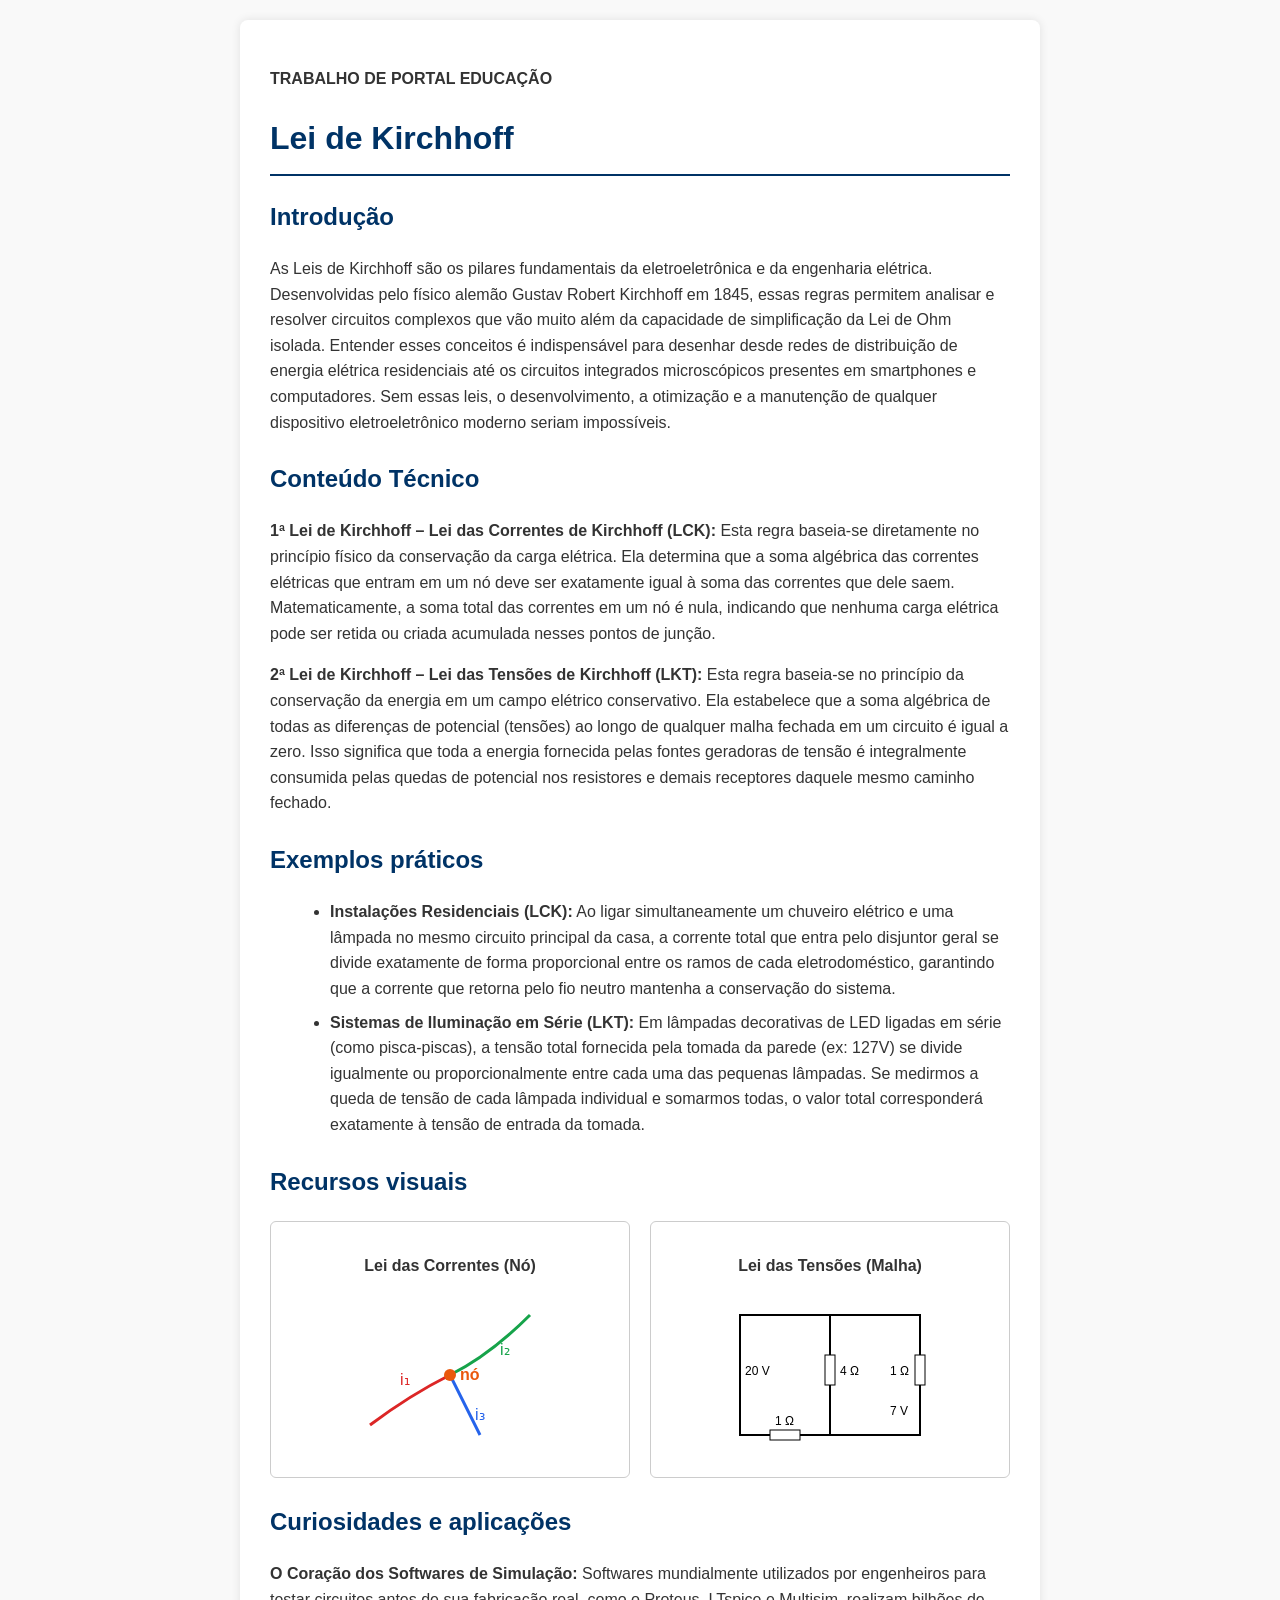
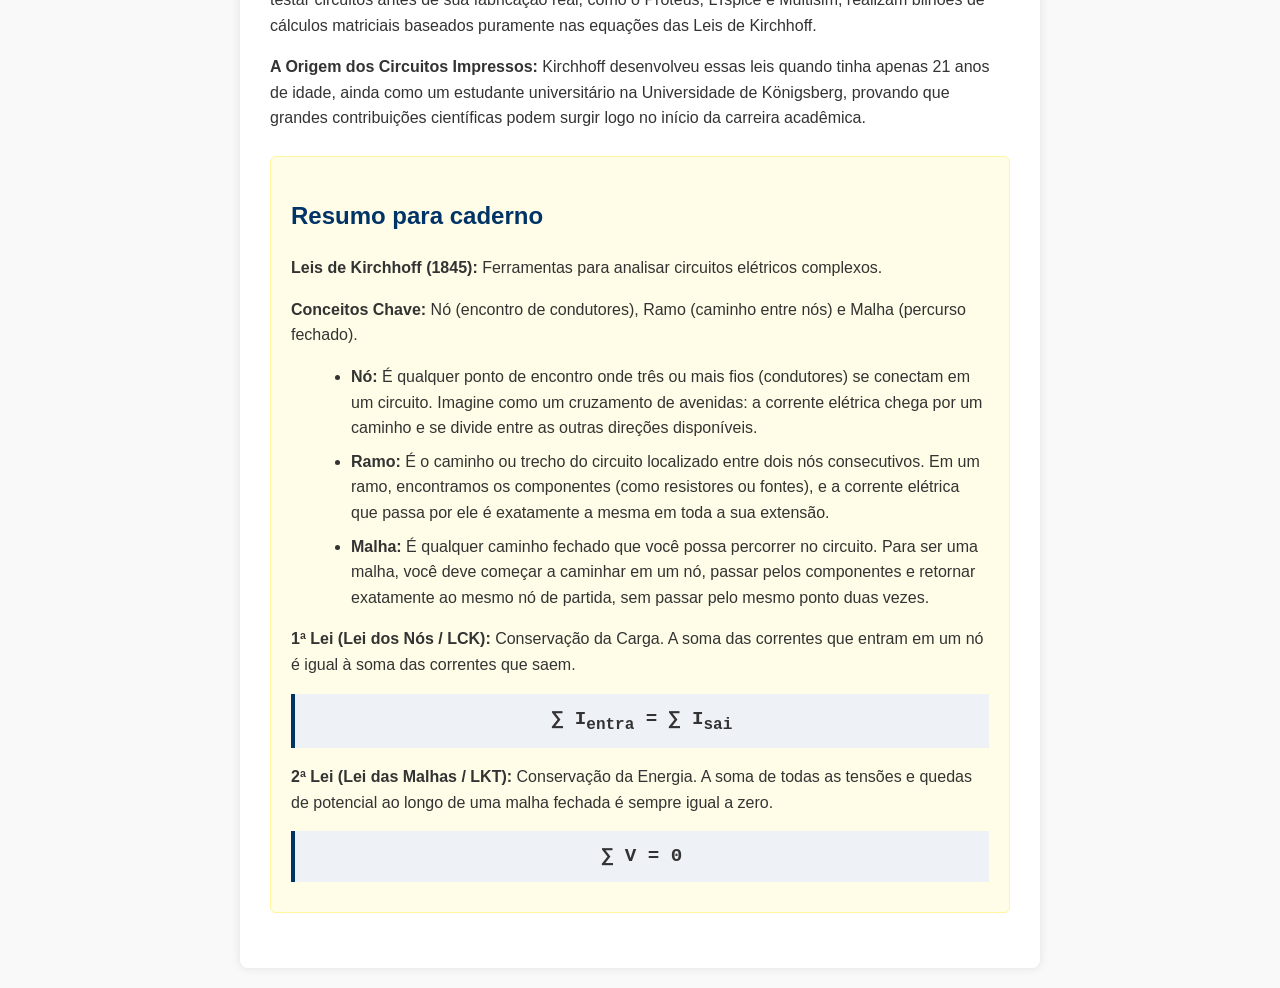
==== modulos/teste.html @ 037c1d68 "modulos pasta" ====
<!DOCTYPE html>
<html lang="pt-BR">
<head>
    <meta charset="UTF-8">
    <meta name="viewport" content="width=device-width, initial-scale=1.0">
    <title>Trabalho de Portal Educação - Lei de Kirchhoff</title>
    <style>
        body {
            font-family: Arial, sans-serif;
            line-height: 1.6;
            color: #333;
            max-width: 800px;
            margin: 0 auto;
            padding: 20px;
            background-color: #f9f9f9;
        }
        .container {
            background-color: #fff;
            padding: 30px;
            border-radius: 8px;
            box-shadow: 0 0 10px rgba(0,0,0,0.1);
        }
        h1, h2, h3 {
            color: #003366;
        }
        h1 {
            border-bottom: 2px solid #003366;
            padding-bottom: 10px;
        }
        .section {
            margin-bottom: 25px;
        }
        .formula {
            background-color: #eef2f7;
            padding: 10px 15px;
            border-left: 4px solid #003366;
            font-family: 'Courier New', Courier, monospace;
            font-weight: bold;
            margin: 10px 0;
            text-align: center;
            font-size: 1.2rem;
        }
        .visual-container {
            display: flex;
            gap: 20px;
            justify-content: center;
            flex-wrap: wrap;
            margin: 20px 0;
        }
        .visual-box {
            border: 1px solid #ccc;
            border-radius: 6px;
            padding: 15px;
            background-color: #fff;
            text-align: center;
            flex: 1 1 250px;
        }
        ul {
            margin-left: 20px;
        }
        li {
            margin-bottom: 8px;
        }
        .resumo-box {
            background-color: #fffde7;
            border: 1px solid #fff59d;
            padding: 20px;
            border-radius: 6px;
        }
    </style>
</head>
<body>

<div class="container">
    <header>
        <p><strong>TRABALHO DE PORTAL EDUCAÇÃO</strong></p>
        <h1>Lei de Kirchhoff</h1>
    </header>

    <section class="section">
        <h2>Introdução</h2>
        <p>As Leis de Kirchhoff são os pilares fundamentais da eletroeletrônica e da engenharia elétrica. Desenvolvidas pelo físico alemão Gustav Robert Kirchhoff em 1845, essas regras permitem analisar e resolver circuitos complexos que vão muito além da capacidade de simplificação da Lei de Ohm isolada. Entender esses conceitos é indispensável para desenhar desde redes de distribuição de energia elétrica residenciais até os circuitos integrados microscópicos presentes em smartphones e computadores. Sem essas leis, o desenvolvimento, a otimização e a manutenção de qualquer dispositivo eletroeletrônico moderno seriam impossíveis.</p>
    </section>

    <section class="section">
        <h2>Conteúdo Técnico</h2>
        <p><strong>1ª Lei de Kirchhoff – Lei das Correntes de Kirchhoff (LCK):</strong> Esta regra baseia-se diretamente no princípio físico da conservação da carga elétrica. Ela determina que a soma algébrica das correntes elétricas que entram em um nó deve ser exatamente igual à soma das correntes que dele saem. Matematicamente, a soma total das correntes em um nó é nula, indicando que nenhuma carga elétrica pode ser retida ou criada acumulada nesses pontos de junção.</p>
        
        <p><strong>2ª Lei de Kirchhoff – Lei das Tensões de Kirchhoff (LKT):</strong> Esta regra baseia-se no princípio da conservação da energia em um campo elétrico conservativo. Ela estabelece que a soma algébrica de todas as diferenças de potencial (tensões) ao longo de qualquer malha fechada em um circuito é igual a zero. Isso significa que toda a energia fornecida pelas fontes geradoras de tensão é integralmente consumida pelas quedas de potencial nos resistores e demais receptores daquele mesmo caminho fechado.</p>
    </section>

    <section class="section">
        <h2>Exemplos práticos</h2>
        <ul>
            <li><strong>Instalações Residenciais (LCK):</strong> Ao ligar simultaneamente um chuveiro elétrico e uma lâmpada no mesmo circuito principal da casa, a corrente total que entra pelo disjuntor geral se divide exatamente de forma proporcional entre os ramos de cada eletrodoméstico, garantindo que a corrente que retorna pelo fio neutro mantenha a conservação do sistema.</li>
            <li><strong>Sistemas de Iluminação em Série (LKT):</strong> Em lâmpadas decorativas de LED ligadas em série (como pisca-piscas), a tensão total fornecida pela tomada da parede (ex: 127V) se divide igualmente ou proporcionalmente entre cada uma das pequenas lâmpadas. Se medirmos a queda de tensão de cada lâmpada individual e somarmos todas, o valor total corresponderá exatamente à tensão de entrada da tomada.</li>
        </ul>
    </section>

    <section class="section">
        <h2>Recursos visuais</h2>
        <div class="visual-container">
            <div class="visual-box">
                <p><strong>Lei das Correntes (Nó)</strong></p>
                <svg width="200" height="160" viewBox="0 0 200 160">
                    <path d="M 20 130 Q 60 100 100 80" stroke="#dc2626" stroke-width="3" fill="none"/>
                    <path d="M 100 80 Q 140 60 180 20" stroke="#16a34a" stroke-width="3" fill="none"/>
                    <path d="M 130 140 Q 115 110 100 80" stroke="#2563eb" stroke-width="3" fill="none"/>
                    <circle cx="100" cy="80" r="6" fill="#ea580c"/>
                    <text x="110" y="85" fill="#ea580c" font-weight="bold">nó</text>
                    <text x="50" y="90" fill="#dc2626">i₁</text>
                    <text x="150" y="60" fill="#16a34a">i₂</text>
                    <text x="125" y="125" fill="#2563eb">i₃</text>
                </svg>
            </div>
            <div class="visual-box">
                <p><strong>Lei das Tensões (Malha)</strong></p>
                <svg width="220" height="160" viewBox="0 0 220 160">
                    <rect x="20" y="20" width="180" height="120" fill="none" stroke="#000" stroke-width="2"/>
                    <line x1="110" y1="20" x2="110" y2="140" stroke="#000" stroke-width="2"/>
                    <text x="25" y="80" font-size="12">20 V</text>
                    <rect x="105" y="60" width="10" height="30" fill="#fff" stroke="#000"/>
                    <text x="120" y="80" font-size="12">4 Ω</text>
                    <rect x="195" y="60" width="10" height="30" fill="#fff" stroke="#000"/>
                    <text x="170" y="80" font-size="12">1 Ω</text>
                    <rect x="50" y="135" width="30" height="10" fill="#fff" stroke="#000"/>
                    <text x="55" y="130" font-size="12">1 Ω</text>
                    <text x="170" y="120" font-size="12">7 V</text>
                </svg>
            </div>
        </div>
    </section>

    <section class="section">
        <h2>Curiosidades e aplicações</h2>
        <p><strong>O Coração dos Softwares de Simulação:</strong> Softwares mundialmente utilizados por engenheiros para testar circuitos antes de sua fabricação real, como o Proteus, LTspice e Multisim, realizam bilhões de cálculos matriciais baseados puramente nas equações das Leis de Kirchhoff.</p>
        <p><strong>A Origem dos Circuitos Impressos:</strong> Kirchhoff desenvolveu essas leis quando tinha apenas 21 anos de idade, ainda como um estudante universitário na Universidade de Königsberg, provando que grandes contribuições científicas podem surgir logo no início da carreira acadêmica.</p>
    </section>

    <section class="section resumo-box">
        <h2>Resumo para caderno</h2>
        <p><strong>Leis de Kirchhoff (1845):</strong> Ferramentas para analisar circuitos elétricos complexos.</p>
        <p><strong>Conceitos Chave:</strong> Nó (encontro de condutores), Ramo (caminho entre nós) e Malha (percurso fechado).</p>
        <ul>
            <li><strong>Nó:</strong> É qualquer ponto de encontro onde três ou mais fios (condutores) se conectam em um circuito. Imagine como um cruzamento de avenidas: a corrente elétrica chega por um caminho e se divide entre as outras direções disponíveis.</li>
            <li><strong>Ramo:</strong> É o caminho ou trecho do circuito localizado entre dois nós consecutivos. Em um ramo, encontramos os componentes (como resistores ou fontes), e a corrente elétrica que passa por ele é exatamente a mesma em toda a sua extensão.</li>
            <li><strong>Malha:</strong> É qualquer caminho fechado que você possa percorrer no circuito. Para ser uma malha, você deve começar a caminhar em um nó, passar pelos componentes e retornar exatamente ao mesmo nó de partida, sem passar pelo mesmo ponto duas vezes.</li>
        </ul>
        
        <p><strong>1ª Lei (Lei dos Nós / LCK):</strong> Conservação da Carga. A soma das correntes que entram em um nó é igual à soma das correntes que saem.</p>
        <div class="formula">∑ I<sub>entra</sub> = ∑ I<sub>sai</sub></div>

        <p><strong>2ª Lei (Lei das Malhas / LKT):</strong> Conservação da Energia. A soma de todas as tensões e quedas de potencial ao longo de uma malha fechada é sempre igual a zero.</p>
        <div class="formula">∑ V = 0</div>
    </section>
</div>

</body>
</html>
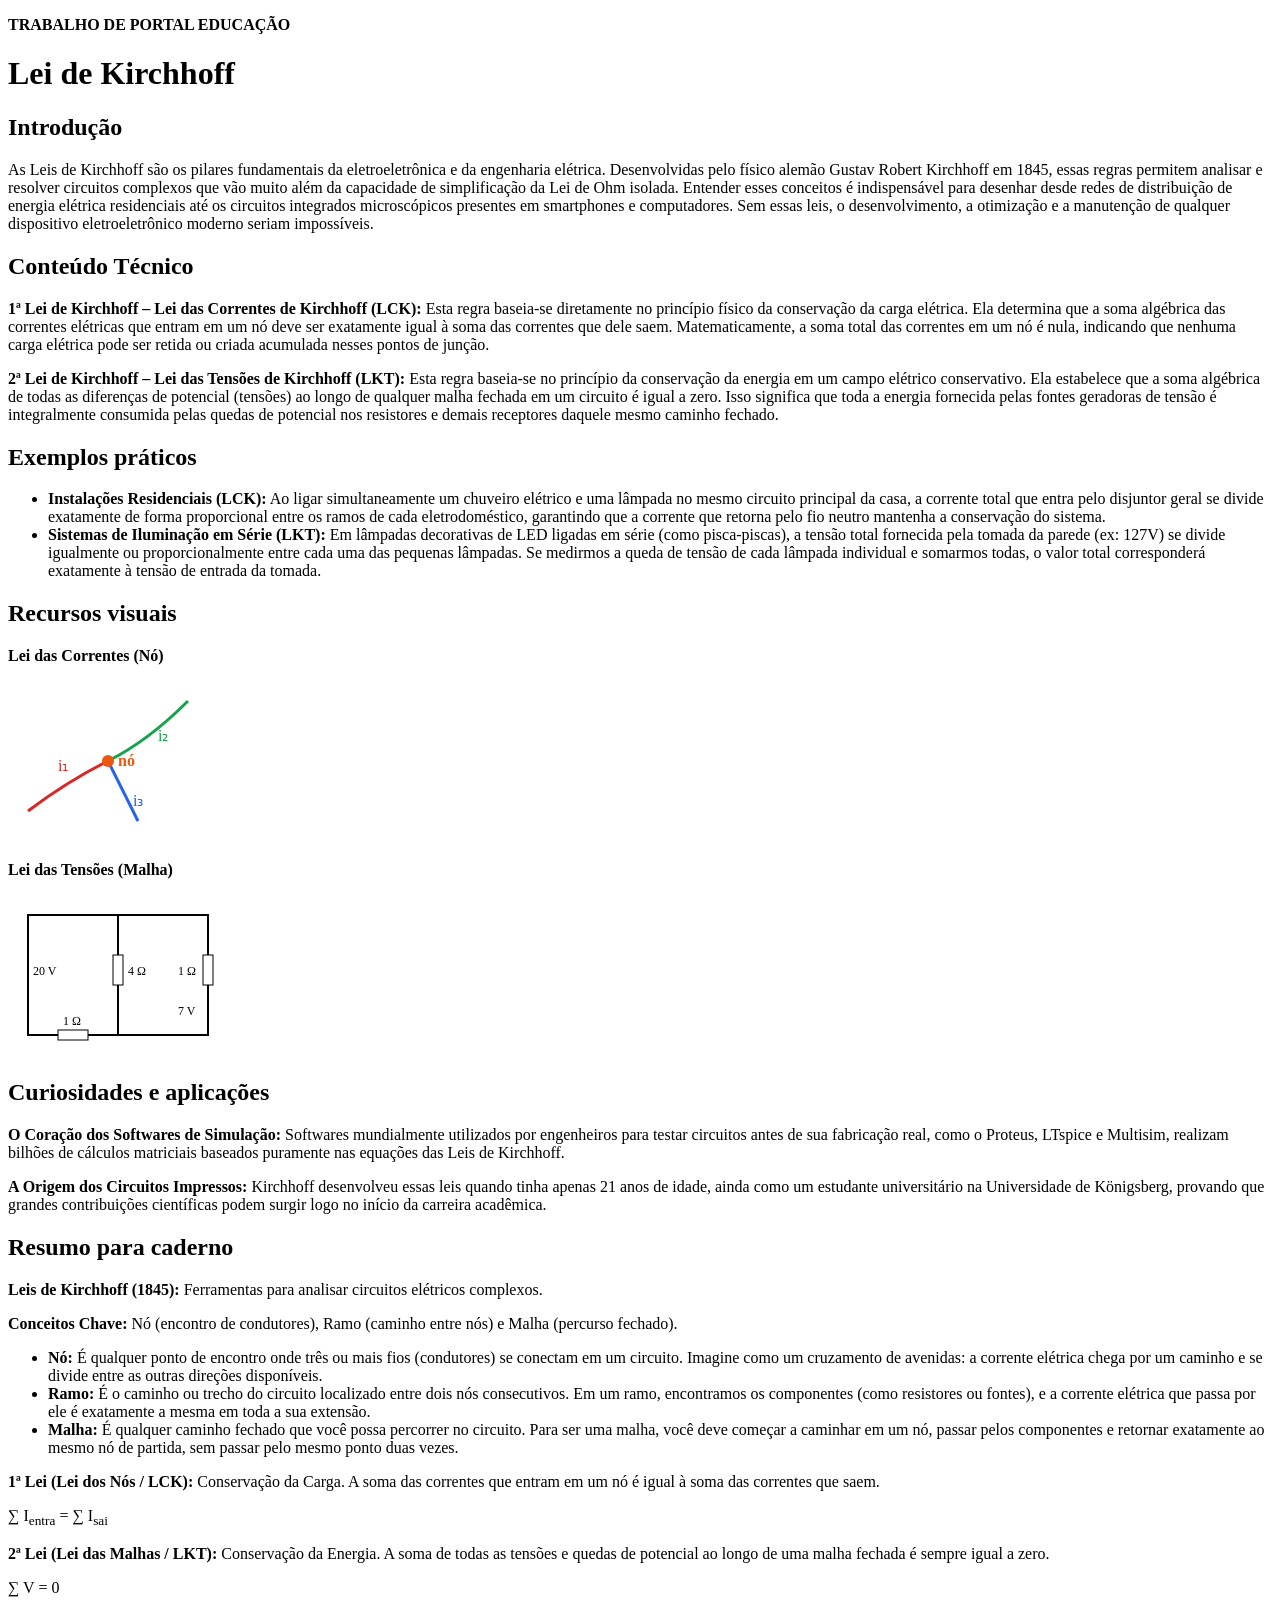
==== commit 5062e9e8: "teste atualizado" ====
--- a/modulos/teste.html
+++ b/modulos/teste.html
@@ -4,70 +4,6 @@
     <meta charset="UTF-8">
     <meta name="viewport" content="width=device-width, initial-scale=1.0">
     <title>Trabalho de Portal Educação - Lei de Kirchhoff</title>
-    <style>
-        body {
-            font-family: Arial, sans-serif;
-            line-height: 1.6;
-            color: #333;
-            max-width: 800px;
-            margin: 0 auto;
-            padding: 20px;
-            background-color: #f9f9f9;
-        }
-        .container {
-            background-color: #fff;
-            padding: 30px;
-            border-radius: 8px;
-            box-shadow: 0 0 10px rgba(0,0,0,0.1);
-        }
-        h1, h2, h3 {
-            color: #003366;
-        }
-        h1 {
-            border-bottom: 2px solid #003366;
-            padding-bottom: 10px;
-        }
-        .section {
-            margin-bottom: 25px;
-        }
-        .formula {
-            background-color: #eef2f7;
-            padding: 10px 15px;
-            border-left: 4px solid #003366;
-            font-family: 'Courier New', Courier, monospace;
-            font-weight: bold;
-            margin: 10px 0;
-            text-align: center;
-            font-size: 1.2rem;
-        }
-        .visual-container {
-            display: flex;
-            gap: 20px;
-            justify-content: center;
-            flex-wrap: wrap;
-            margin: 20px 0;
-        }
-        .visual-box {
-            border: 1px solid #ccc;
-            border-radius: 6px;
-            padding: 15px;
-            background-color: #fff;
-            text-align: center;
-            flex: 1 1 250px;
-        }
-        ul {
-            margin-left: 20px;
-        }
-        li {
-            margin-bottom: 8px;
-        }
-        .resumo-box {
-            background-color: #fffde7;
-            border: 1px solid #fff59d;
-            padding: 20px;
-            border-radius: 6px;
-        }
-    </style>
 </head>
 <body>
 
